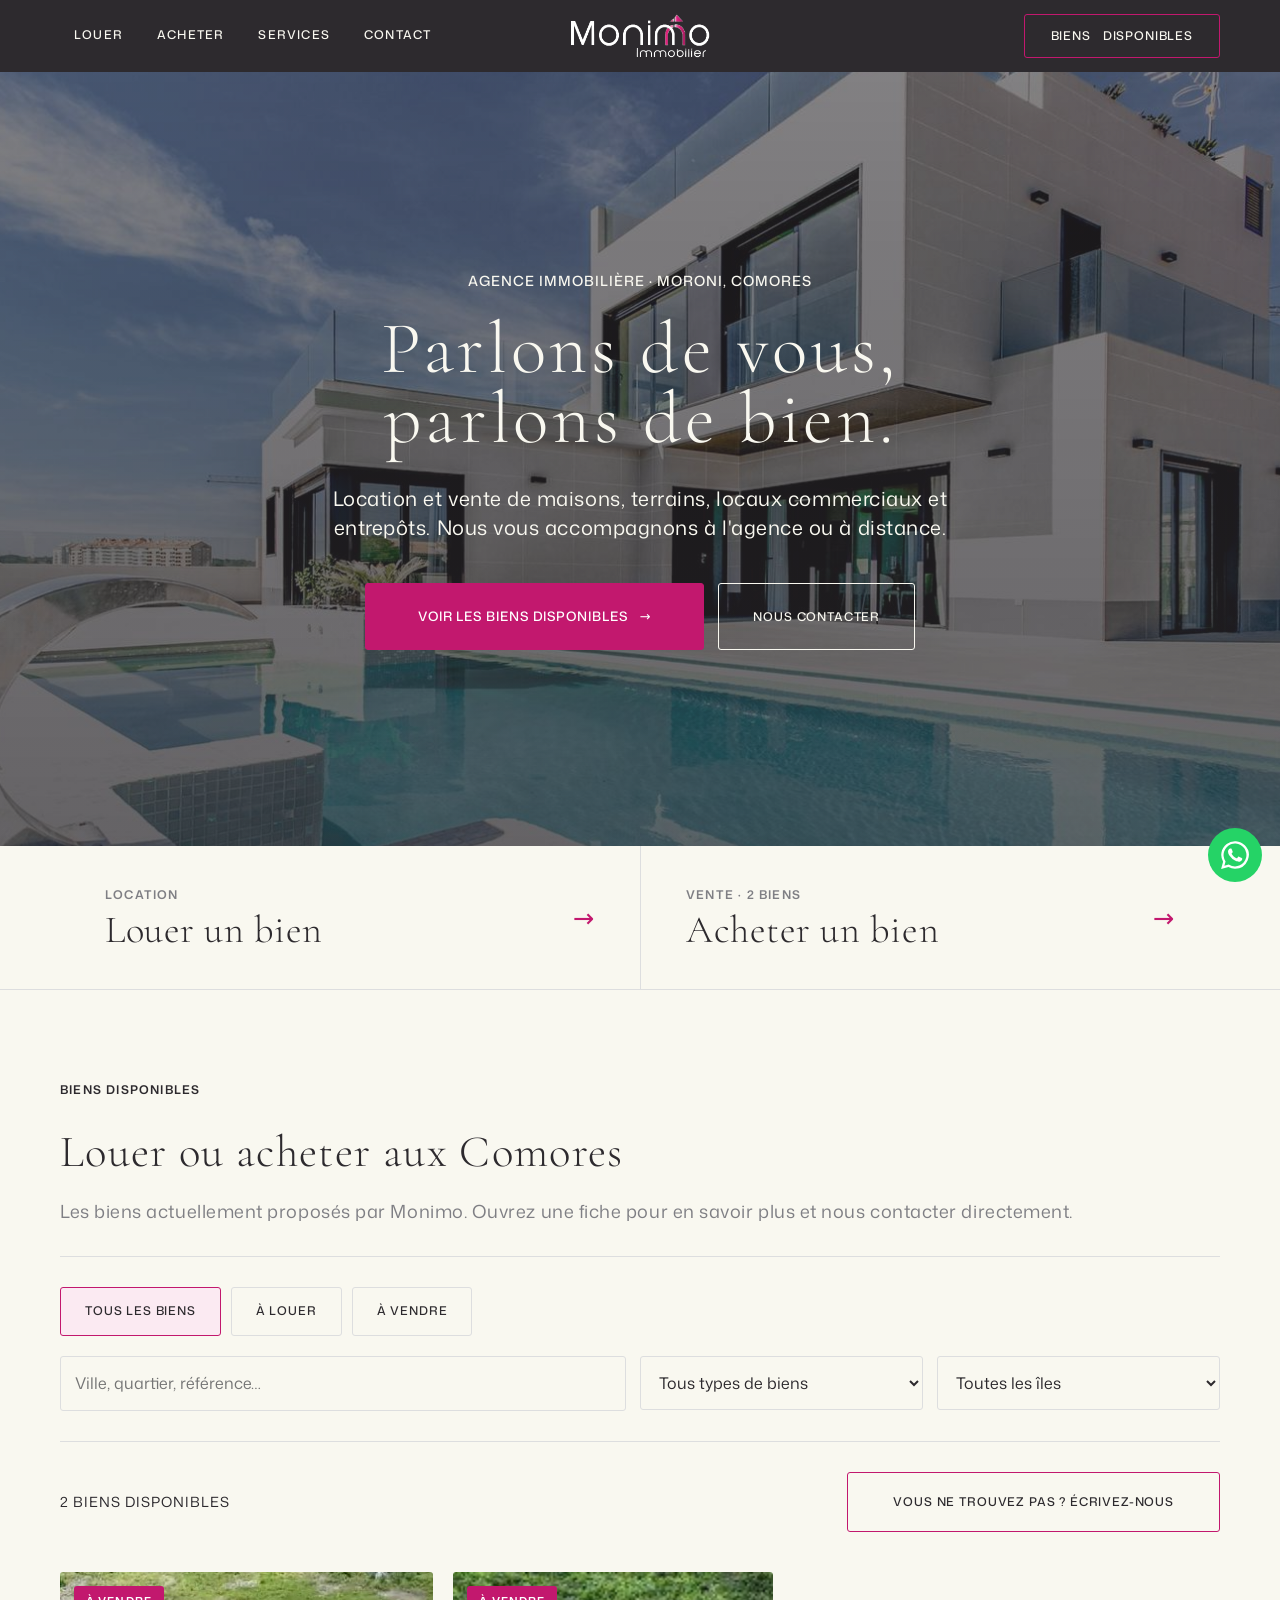
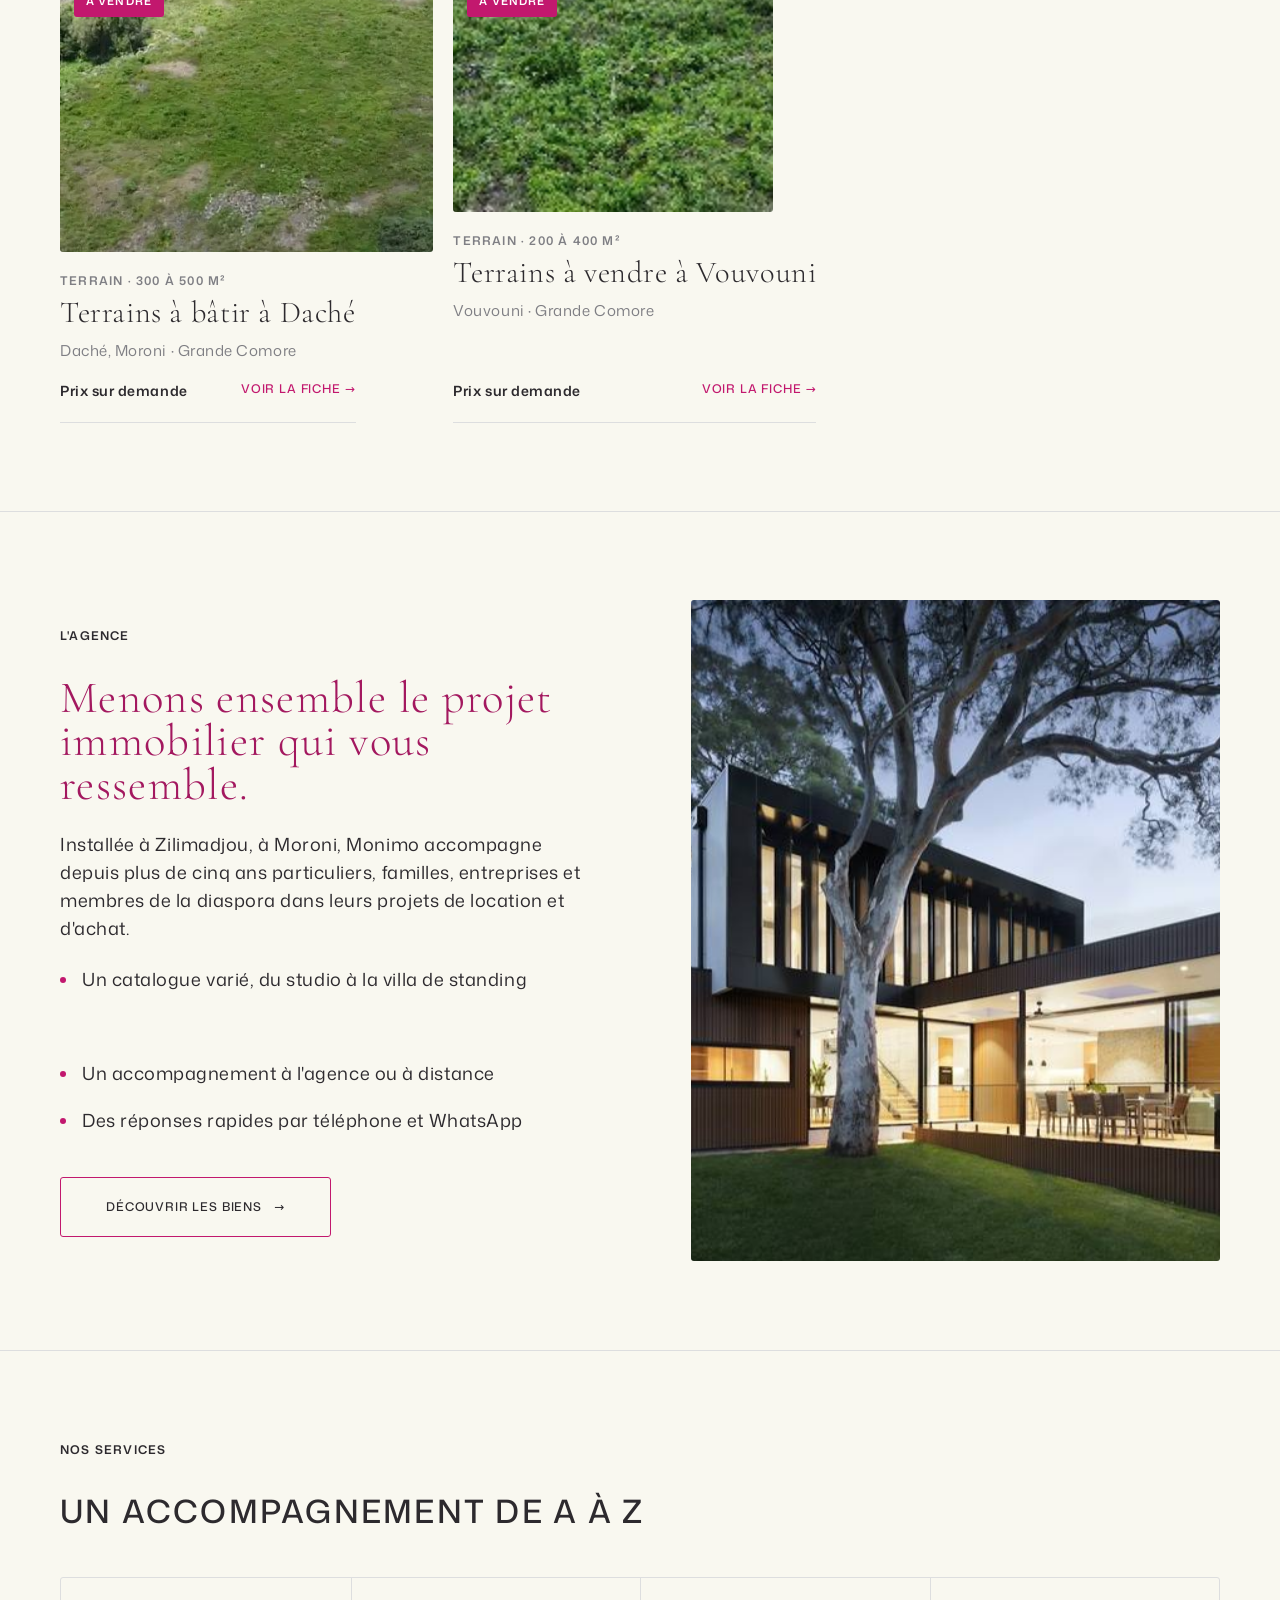
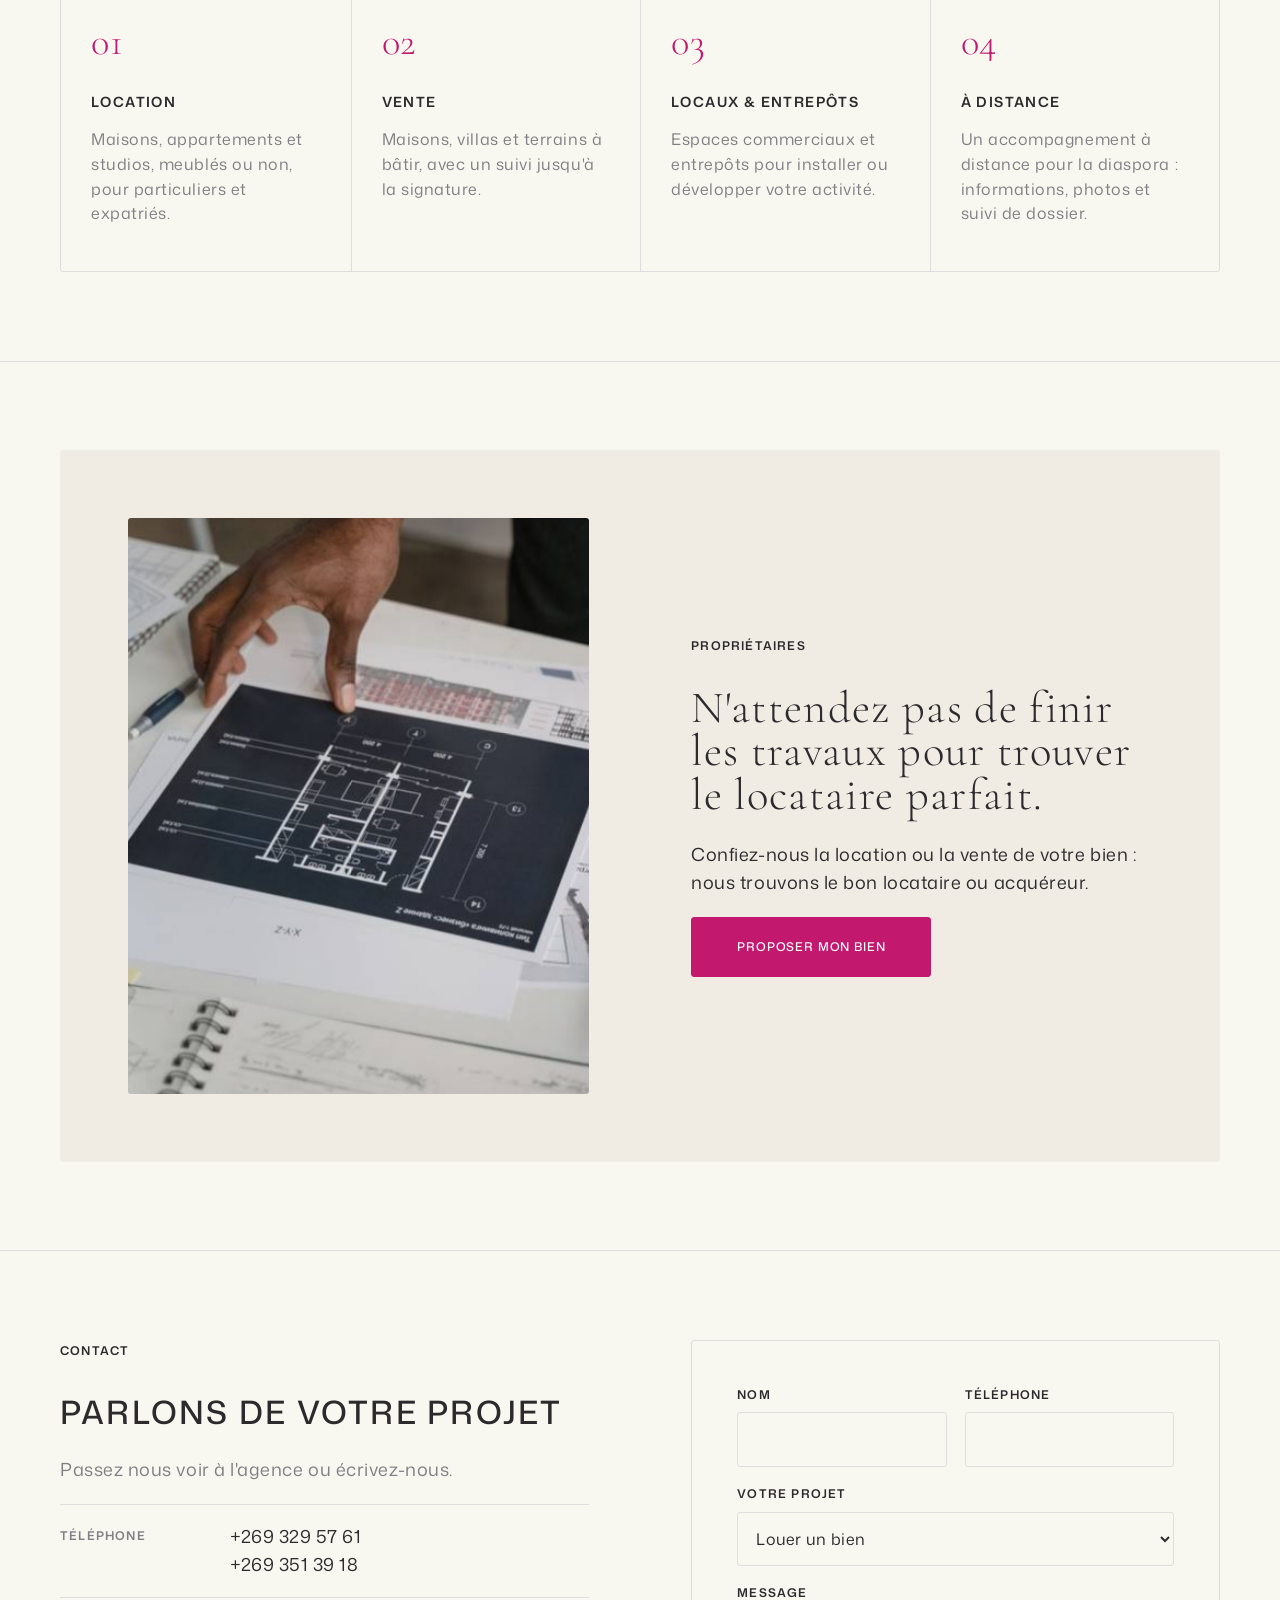
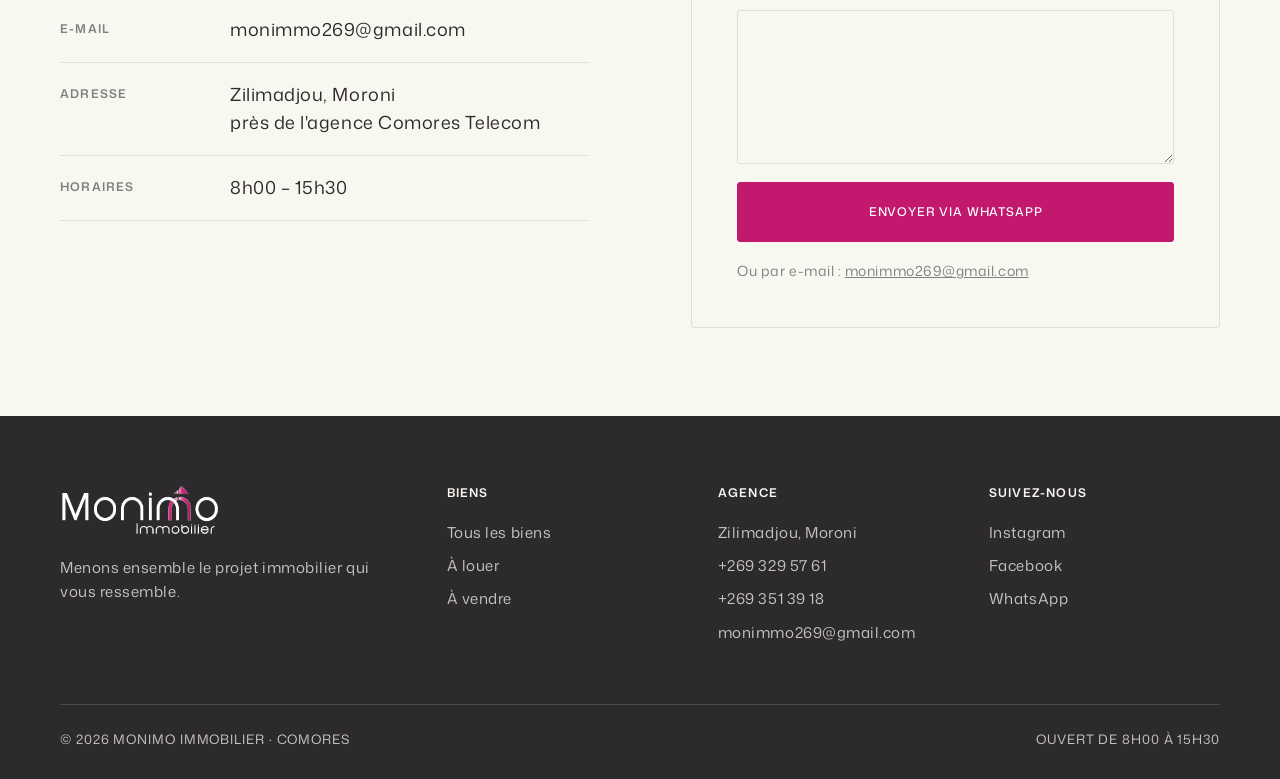
==== docs/index.html @ f47b5e46 "Dossier docs/ pour GitHub Pages (copie de monimo.html en index.html) Co-Authored-By: Claude Sonnet 5" ====
<!doctype html>
<html lang="fr">
<head>
  <meta charset="utf-8">
  <meta name="viewport" content="width=device-width, initial-scale=1">
  <title>Monimo Immobilier — Agence immobilière aux Comores</title>
  <meta name="description" content="Monimo Immobilier, agence immobilière à Moroni (Zilimadjou). Biens à louer et à vendre aux Comores : maisons, terrains, locaux commerciaux, entrepôts.">
  <link rel="icon" href="[data-uri]" type="image/png">
  <style>
/* ==========================================================================
   Monimo Immobilier — Comores
   Direction artistique : style « Apollo » (Refero) — brochure éditoriale,
   toile crème, filets gris, serif ultra-fin, rayon 3px, pas d'ombres.
   Couleurs : charte Monimo (logo Instagram) — magenta + gris argent + taupe.
   ========================================================================== */
/* Polices hébergées localement (Google Fonts, licence OFL) */
@font-face { font-family: "Cormorant Garamond"; font-style: normal; font-weight: 300; font-display: swap; src: url("[data-uri]") format("woff2"); }
@font-face { font-family: "Mona Sans"; font-style: normal; font-weight: 300 700; font-display: swap; src: url("[data-uri]") format("woff2"); }

:root {
  /* Charte Monimo */
  --magenta: #C2186E;        /* accent unique, rationné : CTA, état actif, logo */
  --magenta-deep: #A3185F;   /* titres display de marque, survol */
  --charcoal: #2D2A2E;       /* structure : texte, navigation, pied de page */
  --silver: #7F7F84;         /* gris du logo : textes secondaires */
  --taupe: #9C8A72;          /* surfaces secondaires */
  /* Surfaces & filets (Apollo) */
  --linen: #F9F8F0;          /* toile — jamais de blanc pur */
  --ash: #DDDEDF;            /* filets, bordures, séparateurs */
  --blush: #FBEAF2;          /* survols, encarts doux */
  --taupe-wash: #F1ECE3;     /* panneaux secondaires */

  --font-sans: "Mona Sans", "Inter", "DM Sans", system-ui, -apple-system, "Segoe UI", Roboto, sans-serif;
  --font-serif: "Cormorant Garamond", "Cormorant", "Libre Caslon Text", Georgia, serif;

  --radius: 3px;
  --max: 1200px;
  --section: 68px;
  --pad: 45px;
  --gap: 20px;
}

*, *::before, *::after { box-sizing: border-box; }
html { scroll-behavior: smooth; }
body {
  margin: 0;
  background: var(--linen);
  color: var(--charcoal);
  font-family: var(--font-sans);
  font-size: 18px;
  line-height: 1.55;
  letter-spacing: .03em;
  -webkit-font-smoothing: antialiased;
}
img { max-width: 100%; display: block; border-radius: var(--radius); }
a { color: inherit; text-decoration: none; }
button { font: inherit; letter-spacing: inherit; cursor: pointer; }
p { margin: 0 0 20px; }
.container { width: 100%; max-width: var(--max); margin: 0 auto; padding: 0 20px; }
.sr-only { position: absolute; width: 1px; height: 1px; overflow: hidden; clip: rect(0 0 0 0); white-space: nowrap; }

/* ---------- Typographie ---------- */
.display {
  font-family: var(--font-serif);
  font-weight: 300;
  font-size: clamp(2.6rem, 6.4vw, 4.6rem);
  line-height: .95;
  letter-spacing: .03em;
  margin: 0 0 30px;
}
.display--brand { color: var(--magenta-deep); }
.display-md {
  font-family: var(--font-serif);
  font-weight: 300;
  font-size: clamp(2.1rem, 4vw, 2.8rem);
  line-height: .97;
  letter-spacing: .03em;
  margin: 0 0 24px;
}
.eyebrow {
  display: block;
  font-size: 12px;
  font-weight: 600;
  text-transform: uppercase;
  letter-spacing: .1em;
  line-height: 1.84;
  margin-bottom: 30px;
}
.heading {
  font-family: var(--font-sans);
  font-weight: 500;
  font-size: clamp(1.45rem, 3vw, 2rem);
  line-height: 1.27;
  text-transform: uppercase;
  letter-spacing: .07em;
  margin: 0 0 24px;
}
.lead { font-size: 20px; line-height: 1.49; max-width: 600px; }
.muted { color: var(--silver); }

/* ---------- Boutons (rayon 3px, majuscules espacées) ---------- */
.btn {
  display: inline-flex; align-items: center; justify-content: center; gap: 12px;
  padding: 23px 45px;
  border: 1px solid var(--magenta);
  border-radius: var(--radius);
  background: transparent;
  color: var(--charcoal);
  font-size: 12px; font-weight: 500;
  text-transform: uppercase; letter-spacing: .07em; line-height: 1;
  transition: background .2s, color .2s, border-color .2s;
  text-align: center;
}
.btn:hover { background: var(--blush); }
.btn--solid { background: var(--magenta); color: #fff; }
.btn--solid:hover { background: var(--magenta-deep); border-color: var(--magenta-deep); }
.btn--light { border-color: var(--linen); color: var(--linen); padding: 17px 34px; }
.btn--light:hover { background: rgba(249,248,240,.12); }
.btn--big { padding: 26px 52px; font-size: 13px; }
.btn .arrow { transition: transform .2s; }
.btn:hover .arrow { transform: translateX(4px); }

/* ---------- Navigation ---------- */
.nav {
  position: sticky; top: 0; z-index: 50;
  background: var(--charcoal);
  color: var(--linen);
}
.nav__inner {
  display: grid; grid-template-columns: 1fr auto 1fr; align-items: center;
  min-height: 72px; gap: 20px;
}
.nav__links { display: flex; gap: 6px; flex-wrap: wrap; }
.nav__links a {
  padding: 10px 14px;
  font-size: 12px; font-weight: 500; text-transform: uppercase; letter-spacing: .1em;
  border-bottom: 1px solid transparent;
  transition: border-color .2s, color .2s;
}
.nav__links a:hover { color: #fff; border-bottom-color: rgba(249,248,240,.4); }
.nav__links a[aria-current="page"] { border-bottom-color: var(--magenta); }
.nav__logo img { height: 46px; width: auto; border-radius: 0; }
.nav__cta { justify-self: end; }
.nav__cta .btn { border-color: var(--magenta); color: var(--linen); padding: 15px 26px; }
.nav__cta .btn:hover { background: var(--magenta); }
.burger { display: none; background: none; border: 1px solid rgba(249,248,240,.4); border-radius: var(--radius); color: var(--linen); padding: 8px; justify-self: start; }
.burger svg { width: 22px; height: 22px; display: block; }

@media (max-width: 960px) {
  .nav__inner { grid-template-columns: auto 1fr auto; min-height: 64px; }
  .burger { display: block; }
  .nav__logo { justify-self: center; }
  .nav__logo img { height: 38px; }
  .nav__links {
    display: none;
    grid-column: 1 / -1; order: 3;
    flex-direction: column; gap: 0;
    border-top: 1px solid rgba(249,248,240,.15);
    padding: 8px 0 16px;
  }
  .nav__links.is-open { display: flex; }
  .nav__links a { padding: 14px 0; border-bottom: 1px solid rgba(249,248,240,.1); }
  .nav__cta .btn { padding: 12px 14px; font-size: 11px; }
}
@media (max-width: 420px) {
  .nav__cta .btn span.long { display: none; }
}

/* ---------- Hero plein cadre ---------- */
.hero {
  position: relative;
  min-height: min(86vh, 780px);
  display: grid; place-items: center;
  text-align: center;
  color: var(--linen);
  background: var(--charcoal) url("[data-uri]") center / cover no-repeat;
}
.hero::before { content: ""; position: absolute; inset: 0; background: linear-gradient(180deg, rgba(45,42,46,.55), rgba(45,42,46,.7)); }
.hero__inner { position: relative; padding: 90px 20px; max-width: 900px; }
.hero .eyebrow { font-size: 14px; font-weight: 500; letter-spacing: .07em; margin-bottom: 20px; }
.hero .display { letter-spacing: .05em; }
.hero__lead { font-size: 20px; line-height: 1.49; max-width: 620px; margin: 0 auto 40px; opacity: .92; }
.hero__actions { display: flex; flex-wrap: wrap; gap: 14px; justify-content: center; }

/* ---------- Accès direct Louer / Acheter ---------- */
.paths { border-bottom: 1px solid var(--ash); }
.paths__grid { display: grid; grid-template-columns: 1fr 1fr; }
.path {
  display: flex; align-items: center; justify-content: space-between; gap: 20px;
  padding: 40px var(--pad);
  transition: background .2s;
}
.path + .path { border-left: 1px solid var(--ash); }
.path:hover { background: var(--blush); }
.path__label { font-size: 12px; font-weight: 600; text-transform: uppercase; letter-spacing: .1em; color: var(--silver); display: block; margin-bottom: 6px; }
.path__title { font-family: var(--font-serif); font-weight: 300; font-size: 2.4rem; line-height: 1; }
.path__arrow { font-size: 1.6rem; color: var(--magenta); transition: transform .2s; }
.path:hover .path__arrow { transform: translateX(6px); }
@media (max-width: 700px) {
  .paths__grid { grid-template-columns: 1fr; }
  .path { padding: 28px 20px; }
  .path + .path { border-left: 0; border-top: 1px solid var(--ash); }
}

/* ---------- Sections ---------- */
.section { padding: calc(var(--section) * 1.3) 0; }
.section + .section { border-top: 1px solid var(--ash); }
.section__head { display: flex; justify-content: space-between; align-items: flex-end; gap: 30px; flex-wrap: wrap; margin-bottom: 45px; }
.section__head .heading { margin: 0; }
.split { display: grid; grid-template-columns: 1fr 1fr; gap: clamp(40px, 8vw, 110px); align-items: center; }
.split--reverse .split__media { order: -1; }
.split__media img { width: 100%; aspect-ratio: 4 / 5; object-fit: cover; }
@media (max-width: 860px) {
  .split { grid-template-columns: 1fr; }
  .split--reverse .split__media { order: 0; }
  .split__media img { aspect-ratio: 16 / 11; }
}
.features { list-style: none; padding: 0; margin: 0 0 40px; display: grid; gap: 14px; }
.features li { position: relative; padding-left: 22px; line-height: 1.84; }
.features li::before { content: ""; position: absolute; left: 0; top: .78em; width: 6px; height: 6px; border-radius: 50%; background: var(--magenta); }

/* ---------- Services ---------- */
.services { display: grid; grid-template-columns: repeat(4, 1fr); border: 1px solid var(--ash); border-radius: var(--radius); }
.service { padding: var(--pad) 30px; }
.service + .service { border-left: 1px solid var(--ash); }
.service__num { font-family: var(--font-serif); font-weight: 300; font-size: 2.4rem; line-height: 1; color: var(--magenta); display: block; margin-bottom: 30px; }
.service h3 { font-size: 14px; font-weight: 600; text-transform: uppercase; letter-spacing: .1em; margin: 0 0 14px; }
.service p { font-size: 16px; color: var(--silver); margin: 0; }
@media (max-width: 1000px) {
  .services { grid-template-columns: 1fr 1fr; }
  .service:nth-child(3) { border-left: 0; }
  .service:nth-child(n+3) { border-top: 1px solid var(--ash); }
}
@media (max-width: 560px) {
  .services { grid-template-columns: 1fr; }
  .service + .service { border-left: 0; border-top: 1px solid var(--ash); }
}

/* ---------- Citation de marque ---------- */
.quote { text-align: center; padding: calc(var(--section) * 1.4) 0; border-top: 1px solid var(--ash); }
.quote .display { margin-bottom: 40px; }

/* ---------- Cartes de biens ---------- */
.listings { display: grid; grid-template-columns: repeat(auto-fill, minmax(320px, 1fr)); gap: 40px var(--gap); }
@media (max-width: 400px) { .listings { grid-template-columns: 1fr; } }
.listing {
  display: flex; flex-direction: column;
  background: transparent; border: 0; padding: 0; text-align: left; color: inherit;
}
.listing__media { position: relative; overflow: hidden; border-radius: var(--radius); aspect-ratio: 4 / 3; background: var(--taupe-wash); }
.listing__media img { width: 100%; height: 100%; object-fit: cover; border-radius: 0; transition: transform .6s; }
.listing:hover .listing__media img { transform: scale(1.04); }
.tag {
  position: absolute; top: 14px; left: 14px;
  padding: 7px 12px; border-radius: var(--radius);
  background: var(--linen); color: var(--charcoal);
  font-size: 11px; font-weight: 600; letter-spacing: .1em; text-transform: uppercase;
}
.tag--vente { background: var(--magenta); color: #fff; }
.listing__body { padding: 20px 0 0; border-bottom: 1px solid var(--ash); padding-bottom: 20px; flex: 1; display: flex; flex-direction: column; }
.listing__type { font-size: 12px; font-weight: 600; letter-spacing: .1em; text-transform: uppercase; color: var(--silver); margin-bottom: 8px; }
.listing__title { font-family: var(--font-serif); font-weight: 300; font-size: 1.9rem; line-height: 1; letter-spacing: .02em; margin: 0 0 10px; }
.listing__place { font-size: 15px; color: var(--silver); margin-bottom: 18px; }
.listing__foot { margin-top: auto; display: flex; justify-content: space-between; gap: 14px; flex-wrap: wrap; font-size: 14px; }
.listing__price { font-weight: 600; }
.listing__more { font-size: 12px; font-weight: 500; letter-spacing: .07em; text-transform: uppercase; color: var(--magenta); }

/* ---------- Propriétaires (panneau taupe) ---------- */
.panel { background: var(--taupe-wash); border-radius: var(--radius); padding: clamp(30px, 6vw, 68px); }

/* ---------- Contact ---------- */
.contact-list { display: grid; gap: 0; margin: 0 0 30px; border-top: 1px solid var(--ash); }
.contact-list div { display: grid; grid-template-columns: 150px 1fr; gap: 20px; padding: 18px 0; border-bottom: 1px solid var(--ash); }
.contact-list dt { font-size: 12px; font-weight: 600; letter-spacing: .1em; text-transform: uppercase; color: var(--silver); padding-top: 4px; }
.contact-list dd { margin: 0; }
.contact-list a:hover { color: var(--magenta); }
@media (max-width: 520px) { .contact-list div { grid-template-columns: 1fr; gap: 4px; } }
.form { display: grid; gap: 18px; border: 1px solid var(--ash); border-radius: var(--radius); padding: var(--pad); }
@media (max-width: 520px) { .form { padding: 26px 20px; } }
.form label { display: grid; gap: 8px; font-size: 12px; font-weight: 600; text-transform: uppercase; letter-spacing: .1em; }
.form input, .form select, .form textarea {
  font: inherit; font-size: 16px; text-transform: none; letter-spacing: .02em; font-weight: 400;
  padding: 14px; border: 1px solid var(--ash); border-radius: var(--radius);
  background: var(--linen); color: var(--charcoal);
}
.form input:focus, .form select:focus, .form textarea:focus { outline: 1px solid var(--magenta); border-color: var(--magenta); }
.form__row { display: grid; grid-template-columns: 1fr 1fr; gap: 18px; }
@media (max-width: 560px) { .form__row { grid-template-columns: 1fr; } }
.form small { font-size: 14px; color: var(--silver); }
.form small a { text-decoration: underline; }

/* ---------- Pied de page ---------- */
.footer { background: var(--charcoal); color: rgba(249,248,240,.75); padding: 68px 0 30px; font-size: 15px; }
.footer__grid { display: grid; grid-template-columns: 1.5fr 1fr 1fr 1fr; gap: 40px; }
@media (max-width: 860px) { .footer__grid { grid-template-columns: 1fr 1fr; } }
@media (max-width: 520px) { .footer__grid { grid-template-columns: 1fr; } }
.footer__logo { height: 52px; width: auto; border-radius: 0; margin-bottom: 20px; }
.footer h4 { color: var(--linen); font-size: 12px; font-weight: 600; letter-spacing: .1em; text-transform: uppercase; margin: 0 0 18px; }
.footer ul { list-style: none; padding: 0; margin: 0; display: grid; gap: 10px; }
.footer a:hover { color: #fff; }
.footer__bottom { margin-top: 60px; padding-top: 24px; border-top: 1px solid rgba(249,248,240,.15); display: flex; justify-content: space-between; flex-wrap: wrap; gap: 12px; font-size: 13px; letter-spacing: .07em; text-transform: uppercase; }

/* ---------- WhatsApp ---------- */
.wa-float {
  position: fixed; right: 18px; bottom: 18px; z-index: 60;
  width: 54px; height: 54px; border-radius: 50%;
  background: #25D366; color: #fff; display: grid; place-items: center;
}
.wa-float svg { width: 28px; height: 28px; }

/* ==========================================================================
   Page « Biens disponibles »
   ========================================================================== */
.page-head { padding: 0 0 30px; border-bottom: 1px solid var(--ash); }
#biens { scroll-margin-top: 72px; }
.page-head .display { margin-bottom: 20px; }
.toolbar { display: grid; gap: 20px; padding: 30px 0; border-bottom: 1px solid var(--ash); }
.tabs { display: flex; flex-wrap: wrap; gap: 10px; }
.tabs button {
  padding: 14px 24px; border: 1px solid var(--ash); border-radius: var(--radius);
  background: transparent; color: var(--charcoal);
  font-size: 12px; font-weight: 500; letter-spacing: .07em; text-transform: uppercase;
}
.tabs button:hover { border-color: var(--charcoal); }
.tabs button[aria-selected="true"] { border-color: var(--magenta); background: var(--blush); }
.toolbar__row { display: grid; grid-template-columns: 2fr 1fr 1fr; gap: 14px; }
@media (max-width: 760px) { .toolbar__row { grid-template-columns: 1fr; } }
.toolbar input, .toolbar select {
  width: 100%; font: inherit; font-size: 16px; padding: 14px;
  border: 1px solid var(--ash); border-radius: var(--radius); background: var(--linen); color: var(--charcoal);
}
.toolbar input:focus, .toolbar select:focus { outline: 1px solid var(--magenta); border-color: var(--magenta); }
.results { display: flex; justify-content: space-between; align-items: center; gap: 20px; flex-wrap: wrap; margin: 30px 0 40px; font-size: 14px; letter-spacing: .07em; text-transform: uppercase; }
.empty { grid-column: 1 / -1; text-align: center; padding: 68px 20px; border: 1px solid var(--ash); border-radius: var(--radius); }
.empty .display-md { margin-bottom: 14px; }

/* ---------- Fiche bien ---------- */
.modal { border: 1px solid var(--ash); border-radius: var(--radius); padding: 0; width: min(980px, calc(100% - 32px)); max-height: calc(100% - 32px); background: var(--linen); color: var(--charcoal); }
.modal::backdrop { background: rgba(45,42,46,.7); }
.modal__grid { display: grid; grid-template-columns: 1.1fr 1fr; }
@media (max-width: 760px) { .modal__grid { grid-template-columns: 1fr; } }
.modal__media img { width: 100%; height: 100%; min-height: 280px; object-fit: cover; border-radius: 0; }
.modal__body { padding: var(--pad); }
@media (max-width: 520px) { .modal__body { padding: 28px 20px; } }
.modal__close { position: absolute; top: 12px; right: 12px; width: 42px; height: 42px; border: 1px solid var(--ash); border-radius: var(--radius); background: var(--linen); color: var(--charcoal); font-size: 1.4rem; line-height: 1; }
.specs { display: grid; margin: 24px 0; border-top: 1px solid var(--ash); }
.specs div { display: flex; justify-content: space-between; gap: 20px; padding: 12px 0; border-bottom: 1px solid var(--ash); font-size: 16px; }
.specs dt { font-size: 12px; font-weight: 600; letter-spacing: .1em; text-transform: uppercase; color: var(--silver); }
.specs dd { margin: 0; text-align: right; }
.modal__actions { display: grid; gap: 10px; margin-top: 30px; }
.modal__ref { font-size: 13px; color: var(--silver); margin: 18px 0 0; }

@media (max-width: 560px) {
  body { font-size: 17px; }
  .btn { padding: 20px 26px; }
  .btn--big { width: 100%; padding: 22px 20px; }
  .section { padding: var(--section) 0; }
}

/* ==========================================================================
   Animations : parallaxe & apparitions au défilement
   (actives seulement si le JavaScript tourne — classe .js-anim sur <html>)
   ========================================================================== */
.hero { overflow: hidden; isolation: isolate; }
.hero__bg {
  position: absolute; inset: -18% 0; z-index: -1;
  background: inherit;
  will-change: transform;
}
.js-anim .hero { background-image: none !important; }
.hero::before { z-index: 0; }
.hero__inner { z-index: 1; will-change: transform, opacity; }

/* Entrée du hero au chargement */
@keyframes monimoFadeUp {
  from { opacity: 0; transform: translateY(28px); }
  to   { opacity: 1; transform: none; }
}
@keyframes monimoZoomOut {
  from { transform: scale(1.12); }
  to   { transform: scale(1); }
}
.js-anim .hero__inner > * { animation: monimoFadeUp 1s cubic-bezier(.2,.7,.2,1) both; }
.js-anim .hero__inner > :nth-child(1) { animation-delay: .15s; }
.js-anim .hero__inner > :nth-child(2) { animation-delay: .3s; }
.js-anim .hero__inner > :nth-child(3) { animation-delay: .5s; }
.js-anim .hero__inner > :nth-child(4) { animation-delay: .7s; }
.js-anim .hero__zoom { animation: monimoZoomOut 2.4s cubic-bezier(.2,.7,.2,1) both; position: absolute; inset: 0; background: inherit; }

/* Apparition au défilement */
.js-anim [data-reveal] {
  opacity: 0;
  transform: translateY(32px);
  transition: opacity .9s ease, transform 1s cubic-bezier(.2,.7,.2,1);
  transition-delay: var(--d, 0ms);
}
.js-anim [data-reveal].is-visible { opacity: 1; transform: none; }

/* Cartes de biens : entrée en cascade (aussi après un changement de filtre) */
.js-anim .listing { animation: monimoFadeUp .8s cubic-bezier(.2,.7,.2,1) both; animation-delay: calc(var(--i, 0) * 110ms); }

/* Parallaxe à l'intérieur des photos de section */
.split__media { overflow: hidden; border-radius: var(--radius); }
.js-anim .split__media img { transform: translate3d(0, var(--py, 0px), 0) scale(1.14); will-change: transform; }

@media (prefers-reduced-motion: reduce) {
  .js-anim [data-reveal] { opacity: 1; transform: none; transition: none; }
  .js-anim .hero__inner > *, .js-anim .listing, .js-anim .hero__zoom { animation: none; }
  .js-anim .split__media img, .hero__bg, .hero__inner { transform: none !important; }
}

/* Cadrage de la photo « Propriétaires » : garder la main visible */
.panel .split__media img { object-position: 12% 50%; }

</style>
</head>
<body>

  <header class="nav">
    <div class="container nav__inner">
      <button class="burger" type="button" aria-label="Menu" aria-expanded="false" aria-controls="nav-links">
        <svg viewBox="0 0 24 24" fill="none" stroke="currentColor" stroke-width="1.6" stroke-linecap="round"><path d="M4 7h16M4 12h16M4 17h16"/></svg>
      </button>
      <nav class="nav__links" id="nav-links" aria-label="Navigation principale">
        <a href="#biens" data-filter="location">Louer</a>
        <a href="#biens" data-filter="vente">Acheter</a>
        <a href="#services">Services</a>
        <a href="#contact">Contact</a>
      </nav>
      <a class="nav__logo" href="#" aria-label="Monimo Immobilier — accueil"><img src="[data-uri]" alt="Monimo Immobilier"></a>
      <div class="nav__cta"><a class="btn" href="#biens" data-filter="all">Biens<span class="long"> disponibles</span></a></div>
    </div>
  </header>

  <main>
    <!-- Hero : le lien principal mène aux biens disponibles -->
    <section class="hero">
      <div class="hero__inner">
        <span class="eyebrow">Agence immobilière · Moroni, Comores</span>
        <h1 class="display">Parlons de vous,<br>parlons de bien.</h1>
        <p class="hero__lead">Location et vente de maisons, terrains, locaux commerciaux et entrepôts. Nous vous accompagnons à l'agence ou à distance.</p>
        <div class="hero__actions">
          <a class="btn btn--solid btn--big" href="#biens" data-filter="all">Voir les biens disponibles <span class="arrow" aria-hidden="true">→</span></a>
          <a class="btn btn--light" href="#contact">Nous contacter</a>
        </div>
      </div>
    </section>

    <!-- Accès direct : louer / acheter -->
    <section class="paths" aria-label="Accès direct aux biens">
      <div class="container paths__grid">
        <a class="path" href="#biens" data-filter="location">
          <span><span class="path__label">Location</span><span class="path__title">Louer un bien</span></span>
          <span class="path__arrow" aria-hidden="true">→</span>
        </a>
        <a class="path" href="#biens" data-filter="vente">
          <span><span class="path__label">Vente · <span data-count="vente"></span></span><span class="path__title">Acheter un bien</span></span>
          <span class="path__arrow" aria-hidden="true">→</span>
        </a>
      </div>
    </section>

    <!-- Biens disponibles -->
    <section class="section" id="biens">
      <div class="container">
        <div class="page-head">
          <span class="eyebrow">Biens disponibles</span>
          <h2 class="display-md">Louer ou acheter aux Comores</h2>
          <p class="muted" style="margin:0">Les biens actuellement proposés par Monimo. Ouvrez une fiche pour en savoir plus et nous contacter directement.</p>
        </div>
      <div class="toolbar" role="search">
        <div class="tabs" role="tablist" aria-label="Type de transaction">
            <button type="button" role="tab" data-value="all">Tous les biens</button>
            <button type="button" role="tab" data-value="location">À louer</button>
            <button type="button" role="tab" data-value="vente">À vendre</button>
          </div>
        <div class="toolbar__row">
            <label><span class="sr-only">Recherche</span><input id="f-q" type="search" placeholder="Ville, quartier, référence…"></label>
            <label><span class="sr-only">Type de bien</span><select id="f-type"><option value="all">Tous types de biens</option></select></label>
            <label><span class="sr-only">Île</span><select id="f-ile"><option value="all">Toutes les îles</option></select></label>
          </div>
        </div>

    <div class="results">
          <span id="biens-count"></span>
          <a class="btn" target="_blank" rel="noopener" href="https://wa.me/2693295761?text=Bonjour%20Monimo%2C%20je%20cherche%20un%20bien%20%3A%20">Vous ne trouvez pas ? Écrivez-nous</a>
        </div>

        <div class="listings" id="biens-list"></div>
      </div>
    </section>

    <!-- L'agence -->
    <section class="section" id="agence">
      <div class="container split">
        <div>
          <span class="eyebrow">L'agence</span>
          <h2 class="display-md display--brand">Menons ensemble le projet immobilier qui vous ressemble.</h2>
          <p>Installée à Zilimadjou, à Moroni, Monimo accompagne depuis plus de cinq ans particuliers, familles, entreprises et membres de la diaspora dans leurs projets de location et d'achat.</p>
          <ul class="features">
            <li>Un catalogue varié, du studio à la villa de standing</li>
            <li>Terrains viabilisés, locaux commerciaux et entrepôts</li>
            <li>Un accompagnement à l'agence ou à distance</li>
            <li>Des réponses rapides par téléphone et WhatsApp</li>
          </ul>
          <a class="btn" href="#biens" data-filter="all">Découvrir les biens <span class="arrow" aria-hidden="true">→</span></a>
        </div>
        <div class="split__media">
          <img src="[data-uri]" alt="Maison contemporaine" loading="lazy">
        </div>
      </div>
    </section>

    <!-- Services -->
    <section class="section" id="services">
      <div class="container">
        <span class="eyebrow">Nos services</span>
        <h2 class="heading">Un accompagnement de A à Z</h2>
        <div class="services" style="margin-top:45px">
          <article class="service">
            <span class="service__num">01</span>
            <h3>Location</h3>
            <p>Maisons, appartements et studios, meublés ou non, pour particuliers et expatriés.</p>
          </article>
          <article class="service">
            <span class="service__num">02</span>
            <h3>Vente</h3>
            <p>Maisons, villas et terrains à bâtir, avec un suivi jusqu'à la signature.</p>
          </article>
          <article class="service">
            <span class="service__num">03</span>
            <h3>Locaux & entrepôts</h3>
            <p>Espaces commerciaux et entrepôts pour installer ou développer votre activité.</p>
          </article>
          <article class="service">
            <span class="service__num">04</span>
            <h3>À distance</h3>
            <p>Un accompagnement à distance pour la diaspora : informations, photos et suivi de dossier.</p>
          </article>
        </div>
      </div>
    </section>

    <!-- Propriétaires -->
    <section class="section">
      <div class="container">
        <div class="panel split split--reverse">
          <div>
            <span class="eyebrow">Propriétaires</span>
            <h2 class="display-md">N'attendez pas de finir les travaux pour trouver le locataire parfait.</h2>
            <p>Confiez-nous la location ou la vente de votre bien : nous trouvons le bon locataire ou acquéreur.</p>
            <a class="btn btn--solid" target="_blank" rel="noopener" href="https://wa.me/2693295761?text=Bonjour%20Monimo%2C%20je%20souhaite%20vous%20confier%20mon%20bien.">Proposer mon bien</a>
          </div>
          <div class="split__media">
            <img src="[data-uri]" alt="Plans d’architecte et photos de projet" loading="lazy">
          </div>
        </div>
      </div>
    </section>

    <!-- Contact -->
    <section class="section" id="contact">
      <div class="container split" style="align-items:start">
        <div>
          <span class="eyebrow">Contact</span>
          <h2 class="heading">Parlons de votre projet</h2>
          <p class="muted">Passez nous voir à l'agence ou écrivez-nous.</p>
          <dl class="contact-list">
            <div><dt>Téléphone</dt><dd><a href="tel:+2693295761">+269 329 57 61</a><br><a href="tel:+2693513918">+269 351 39 18</a></dd></div>
            <div><dt>E-mail</dt><dd><a href="mailto:monimmo269@gmail.com">monimmo269@gmail.com</a></dd></div>
            <div><dt>Adresse</dt><dd>Zilimadjou, Moroni<br>près de l'agence Comores Telecom</dd></div>
            <div><dt>Horaires</dt><dd>8h00 – 15h30</dd></div>
          </dl>
        </div>
        <form class="form" id="contact-form">
          <div class="form__row">
            <label>Nom<input name="nom" required autocomplete="name"></label>
            <label>Téléphone<input name="tel" type="tel" autocomplete="tel"></label>
          </div>
          <label>Votre projet
            <select name="projet">
              <option>Louer un bien</option>
              <option>Acheter un bien</option>
              <option>Mettre mon bien en location</option>
              <option>Vendre mon bien</option>
              <option>Autre demande</option>
            </select>
          </label>
          <label>Message<textarea name="message" rows="5" required></textarea></label>
          <button class="btn btn--solid" type="submit">Envoyer via WhatsApp</button>
          <small>Ou par e-mail : <a href="mailto:monimmo269@gmail.com">monimmo269@gmail.com</a></small>
        </form>
      </div>
    </section>
  </main>

  <footer class="footer">
    <div class="container">
      <div class="footer__grid">
        <div>
          <img class="footer__logo" src="[data-uri]" alt="Monimo Immobilier">
          <p>Menons ensemble le projet immobilier qui vous ressemble.</p>
        </div>
        <div>
          <h4>Biens</h4>
          <ul>
            <li><a href="#biens" data-filter="all">Tous les biens</a></li>
            <li><a href="#biens" data-filter="location">À louer</a></li>
            <li><a href="#biens" data-filter="vente">À vendre</a></li>
          </ul>
        </div>
        <div>
          <h4>Agence</h4>
          <ul>
            <li>Zilimadjou, Moroni</li>
            <li><a href="tel:+2693295761">+269 329 57 61</a></li>
            <li><a href="tel:+2693513918">+269 351 39 18</a></li>
            <li><a href="mailto:monimmo269@gmail.com">monimmo269@gmail.com</a></li>
          </ul>
        </div>
        <div>
          <h4>Suivez-nous</h4>
          <ul>
            <li><a href="https://www.instagram.com/monimo_comores/" target="_blank" rel="noopener">Instagram</a></li>
            <li><a href="https://www.facebook.com/p/Monimo-Immobilier-100064006390768/" target="_blank" rel="noopener">Facebook</a></li>
            <li><a href="https://wa.me/2693295761" target="_blank" rel="noopener">WhatsApp</a></li>
          </ul>
        </div>
      </div>
      <div class="footer__bottom">
        <span>© <span id="year">2026</span> Monimo Immobilier · Comores</span>
        <span>Ouvert de 8h00 à 15h30</span>
      </div>
    </div>
  </footer>

  <a class="wa-float" href="https://wa.me/2693295761" target="_blank" rel="noopener" aria-label="Écrire à Monimo sur WhatsApp">
    <svg viewBox="0 0 24 24" fill="currentColor"><path d="M17.5 14.4c-.3-.1-1.8-.9-2-1s-.5-.1-.7.2-.8 1-.9 1.1-.3.2-.6.1a8.2 8.2 0 0 1-2.4-1.5 9 9 0 0 1-1.7-2.1c-.2-.3 0-.5.1-.6l.4-.5.3-.5v-.5l-.9-2.2c-.2-.6-.5-.5-.7-.5h-.6a1.1 1.1 0 0 0-.8.4 3.4 3.4 0 0 0-1 2.5 5.9 5.9 0 0 0 1.2 3.1 13.4 13.4 0 0 0 5.2 4.6c1.9.8 2.7.9 3.6.7a3.1 3.1 0 0 0 2-1.4 2.5 2.5 0 0 0 .2-1.4c-.1-.1-.3-.2-.6-.4ZM12 21.8a9.9 9.9 0 0 1-5-1.4l-.4-.2-3.7 1 1-3.6-.2-.4A9.8 9.8 0 1 1 12 21.8Zm8.4-18.2A11.8 11.8 0 0 0 1.8 17.8L.1 24l6.3-1.7a11.8 11.8 0 0 0 5.6 1.4A11.8 11.8 0 0 0 20.4 3.6Z"/></svg>
  </a>

  <dialog class="modal" id="bien-modal" aria-label="Fiche du bien">
    <button class="modal__close" type="button" aria-label="Fermer">×</button>
    <div class="modal__content"></div>
  </dialog>

  <script>
/*
 * Catalogue des biens Monimo — c'est le seul fichier à modifier pour
 * ajouter, retirer ou mettre à jour un bien.
 *
 * Champs :
 *   id          : référence unique (ex. "MON-003")
 *   transaction : "location" ou "vente"
 *   type        : "Terrain", "Maison", "Appartement", "Villa", "Studio", "Local commercial", "Entrepôt"…
 *   prix        : nombre en francs comoriens (KMF), loyer mensuel pour une location — ou null pour « Prix sur demande »
 *   surface     : texte libre (ex. "120 m²", "300 à 500 m²")
 *   details     : liste de caractéristiques affichées dans la fiche
 *   image       : chemin d'une photo (ou une URL)
 *
 * Biens ci-dessous : repris des publications Instagram @monimo_comores.
 */
window.MONIMO_BIENS = [
  {
    id: "MON-001",
    titre: "Terrains à bâtir à Daché",
    transaction: "vente",
    type: "Terrain",
    ville: "Moroni",
    quartier: "Daché",
    ile: "Grande Comore",
    prix: null,
    surface: "300 à 500 m²",
    details: [
      ["Lots", "5 parcelles"],
      ["Viabilisation", "Parcelles viabilisées, viabilité en bordure"],
      ["Construction", "Libre de constructeur"]
    ],
    image: "[data-uri]",
    description: "En exclusivité : terrains à vendre à Daché, Moroni. Viabilité en bordure, bel environnement, prêts à recevoir votre nouveau projet de construction."
  },
  {
    id: "MON-002",
    titre: "Terrains à vendre à Vouvouni",
    transaction: "vente",
    type: "Terrain",
    ville: "Vouvouni",
    quartier: "Vouvouni",
    ile: "Grande Comore",
    prix: null,
    surface: "200 à 400 m²",
    details: [
      ["Lots", "5 lots"],
      ["Viabilisation", "Entièrement viabilisé"],
      ["Construction", "Libre choix de construction"]
    ],
    image: "[data-uri]",
    description: "Terrain à vendre à Vouvouni, composé de 5 lots de 200 m² à 400 m². Le terrain est entièrement viabilisé et en libre choix de construction."
  }
];

</script>
  <script>
(function () {
  "use strict";

  // Coordonnées de l'agence
  var WHATSAPP = "2693295761";

  var biens = window.MONIMO_BIENS || [];
  var fmt = new Intl.NumberFormat("fr-FR");

  function esc(s) {
    return String(s == null ? "" : s).replace(/[&<>"']/g, function (c) {
      return { "&": "&amp;", "<": "&lt;", ">": "&gt;", '"': "&quot;", "'": "&#39;" }[c];
    });
  }
  function prix(b) {
    if (b.prix == null) return "Prix sur demande";
    return fmt.format(b.prix) + " KMF" + (b.transaction === "location" ? " / mois" : "");
  }
  function label(b) { return b.transaction === "vente" ? "À vendre" : "À louer"; }
  function lieu(b) {
    return (b.quartier && b.quartier !== b.ville ? b.quartier + ", " : "") + b.ville + " · " + b.ile;
  }
  function wa(text) { return "https://wa.me/" + WHATSAPP + "?text=" + encodeURIComponent(text); }

  function card(b, i) {
    return (
      '<button class="listing" type="button" style="--i:' + (i || 0) + '" data-id="' + esc(b.id) + '">' +
        '<div class="listing__media">' +
          '<img src="' + esc(b.image) + '" alt="' + esc(b.titre) + '" loading="lazy">' +
          '<span class="tag' + (b.transaction === "vente" ? " tag--vente" : "") + '">' + label(b) + "</span>" +
        "</div>" +
        '<div class="listing__body">' +
          '<div class="listing__type">' + esc(b.type) + (b.surface ? " · " + esc(b.surface) : "") + "</div>" +
          '<h3 class="listing__title">' + esc(b.titre) + "</h3>" +
          '<div class="listing__place">' + esc(lieu(b)) + "</div>" +
          '<div class="listing__foot"><span class="listing__price">' + prix(b) + '</span><span class="listing__more">Voir la fiche →</span></div>' +
        "</div>" +
      "</button>"
    );
  }

  // ---------- Menu mobile ----------
  var burger = document.querySelector(".burger");
  var links = document.querySelector(".nav__links");
  if (burger && links) {
    burger.addEventListener("click", function () {
      burger.setAttribute("aria-expanded", links.classList.toggle("is-open"));
    });
  }

  // ---------- Fiche bien ----------
  var modal = document.getElementById("bien-modal");
  function openBien(id) {
    var b = biens.find(function (x) { return x.id === id; });
    if (!b || !modal) return;
    var msg = "Bonjour Monimo, je suis intéressé(e) par « " + b.titre + " » (réf. " + b.id + "). Pouvez-vous me donner plus d'informations ?";
    var rows = [["Transaction", label(b)], ["Type", b.type], ["Localisation", lieu(b)]];
    if (b.surface) rows.push(["Surface", b.surface]);
    (b.details || []).forEach(function (d) { rows.push(d); });
    rows.push(["Prix", prix(b)]);
    modal.querySelector(".modal__content").innerHTML =
      '<div class="modal__grid">' +
        '<div class="modal__media"><img src="' + esc(b.image) + '" alt="' + esc(b.titre) + '"></div>' +
        '<div class="modal__body">' +
          '<span class="eyebrow" style="margin-bottom:20px">' + label(b) + " · " + esc(b.type) + "</span>" +
          '<h2 class="display-md">' + esc(b.titre) + "</h2>" +
          "<p>" + esc(b.description) + "</p>" +
          '<dl class="specs">' + rows.map(function (r) { return "<div><dt>" + esc(r[0]) + "</dt><dd>" + esc(r[1]) + "</dd></div>"; }).join("") + "</dl>" +
          '<div class="modal__actions">' +
            '<a class="btn btn--solid" target="_blank" rel="noopener" href="' + wa(msg) + '">Je suis intéressé(e) — WhatsApp</a>' +
            '<a class="btn" href="tel:+' + WHATSAPP + '">Appeler l\'agence</a>' +
          "</div>" +
          '<p class="modal__ref">Référence ' + esc(b.id) + "</p>" +
        "</div>" +
      "</div>";
    modal.showModal();
  }
  if (modal) {
    modal.addEventListener("click", function (e) {
      if (e.target === modal || e.target.closest(".modal__close")) modal.close();
    });
  }
  document.addEventListener("click", function (e) {
    var c = e.target.closest(".listing[data-id]");
    if (c) openBien(c.getAttribute("data-id"));
  });

  // ---------- Compteurs + sélection en accueil ----------
  document.querySelectorAll("[data-count]").forEach(function (el) {
    var t = el.getAttribute("data-count");
    var n = biens.filter(function (b) { return t === "all" || b.transaction === t; }).length;
    el.textContent = n + (n > 1 ? " biens" : " bien");
  });
  var featured = document.getElementById("featured");
  if (featured) featured.innerHTML = biens.slice(0, 3).map(card).join("");

  // ---------- Page « Biens disponibles » ----------
  var list = document.getElementById("biens-list");
  if (list) {
    var state = { transaction: "all", q: "", type: "all", ile: "all" };
    var tabs = document.querySelectorAll(".tabs button");
    var typeSel = document.getElementById("f-type");
    var ileSel = document.getElementById("f-ile");
    var qInput = document.getElementById("f-q");
    var count = document.getElementById("biens-count");

    function fill(sel, key) {
      Array.from(new Set(biens.map(function (b) { return b[key]; }))).sort().forEach(function (v) {
        var o = document.createElement("option"); o.value = v; o.textContent = v; sel.appendChild(o);
      });
    }
    fill(typeSel, "type");
    fill(ileSel, "ile");

    function render() {
      var q = state.q.trim().toLowerCase();
      var res = biens.filter(function (b) {
        if (state.transaction !== "all" && b.transaction !== state.transaction) return false;
        if (state.type !== "all" && b.type !== state.type) return false;
        if (state.ile !== "all" && b.ile !== state.ile) return false;
        if (q && [b.titre, b.ville, b.quartier, b.type, b.id].join(" ").toLowerCase().indexOf(q) === -1) return false;
        return true;
      });
      count.textContent = res.length + (res.length > 1 ? " biens disponibles" : " bien disponible");
      var quoi = state.transaction === "location" ? "à louer" : state.transaction === "vente" ? "à acheter" : "";
      list.innerHTML = res.length ? res.map(card).join("") :
        '<div class="empty"><h3 class="display-md">Aucun bien ' + (quoi ? quoi + " " : "") + "publié pour le moment</h3>" +
        '<p class="muted">De nouveaux biens nous sont confiés régulièrement. Dites-nous ce que vous cherchez, nous vous recontactons.</p>' +
        '<a class="btn btn--solid" target="_blank" rel="noopener" href="' + wa("Bonjour Monimo, je cherche un bien " + quoi + " : ") + '">Nous écrire sur WhatsApp</a></div>';
      tabs.forEach(function (t) { t.setAttribute("aria-selected", t.dataset.value === state.transaction); });
    }
    tabs.forEach(function (t) { t.addEventListener("click", function () { state.transaction = t.dataset.value; render(); }); });
    typeSel.addEventListener("change", function () { state.type = typeSel.value; render(); });
    ileSel.addEventListener("change", function () { state.ile = ileSel.value; render(); });
    qInput.addEventListener("input", function () { state.q = qInput.value; render(); });
    document.querySelectorAll("[data-filter]").forEach(function (a) {
      a.addEventListener("click", function () {
        state.transaction = a.getAttribute("data-filter");
        render();
        if (links) links.classList.remove("is-open");
      });
    });
    render();
  }
  if (links) links.addEventListener("click", function (e) { if (e.target.closest("a")) links.classList.remove("is-open"); });

  // ---------- Formulaire -> WhatsApp ----------
  var form = document.getElementById("contact-form");
  if (form) {
    form.addEventListener("submit", function (e) {
      e.preventDefault();
      var d = new FormData(form);
      var txt = "Bonjour Monimo,\nJe m'appelle " + d.get("nom") + ".\nProjet : " + d.get("projet") + "\n" +
        (d.get("tel") ? "Téléphone : " + d.get("tel") + "\n" : "") + "\n" + d.get("message");
      window.open(wa(txt), "_blank", "noopener");
    });
  }

  // ---------- Animations : parallaxe & apparitions ----------
  var reduce = window.matchMedia && window.matchMedia("(prefers-reduced-motion: reduce)").matches;
  if (!reduce && "IntersectionObserver" in window) {
    // Calque de fond du hero (déplacé plus lentement que la page)
    var hero = document.querySelector(".hero");
    var heroBg = null, heroInner = null;
    var heroImage = hero ? getComputedStyle(hero).backgroundImage : "none";
    document.documentElement.classList.add("js-anim");
    if (hero) {
      heroBg = document.createElement("div");
      heroBg.className = "hero__bg";
      heroBg.setAttribute("aria-hidden", "true");
      heroBg.style.backgroundImage = heroImage;
      heroBg.style.backgroundSize = "cover";
      heroBg.style.backgroundPosition = "center";
      var zoom = document.createElement("div");
      zoom.className = "hero__zoom";
      heroBg.appendChild(zoom);
      hero.insertBefore(heroBg, hero.firstChild);
      heroInner = hero.querySelector(".hero__inner");
    }

    // Éléments qui apparaissent au défilement, en cascade dans un même bloc
    var targets = document.querySelectorAll(
      ".path, .section .eyebrow, .section .heading, .section .display-md, .section .section__head .btn," +
      ".section p, .features li, .split .btn, .service, .split__media, .contact-list, .form, .toolbar, .footer__grid > div"
    );
    var groups = new Map();
    targets.forEach(function (el) {
      if (el.closest(".listing") || el.closest(".modal") || el.closest(".form")) return;
      var parent = el.closest(".container") || document.body;
      var n = groups.get(parent) || 0;
      groups.set(parent, n + 1);
      el.setAttribute("data-reveal", "");
      el.style.setProperty("--d", Math.min(n, 6) * 90 + "ms");
    });
    var io = new IntersectionObserver(function (entries) {
      entries.forEach(function (e) {
        if (e.isIntersecting) { e.target.classList.add("is-visible"); io.unobserve(e.target); }
      });
    }, { rootMargin: "0px 0px -8% 0px", threshold: 0.12 });
    document.querySelectorAll("[data-reveal]").forEach(function (el) { io.observe(el); });

    // Parallaxe au défilement
    var medias = Array.prototype.slice.call(document.querySelectorAll(".split__media"));
    var ticking = false;
    function parallax() {
      ticking = false;
      var vh = window.innerHeight;
      var sy = window.scrollY;
      if (hero && sy < hero.offsetHeight + 100) {
        heroBg.style.transform = "translate3d(0," + (sy * 0.35).toFixed(1) + "px,0)";
        if (heroInner) {
          heroInner.style.transform = "translate3d(0," + (sy * 0.18).toFixed(1) + "px,0)";
          heroInner.style.opacity = Math.max(0, 1 - sy / (hero.offsetHeight * 0.85)).toFixed(3);
        }
      }
      medias.forEach(function (m) {
        var r = m.getBoundingClientRect();
        if (r.bottom < 0 || r.top > vh) return;
        var progress = (r.top + r.height / 2 - vh / 2) / (vh / 2 + r.height / 2); // -1 → 1
        m.style.setProperty("--py", (progress * -6).toFixed(2) + "%");
      });
    }
    function onScroll() { if (!ticking) { ticking = true; requestAnimationFrame(parallax); } }
    window.addEventListener("scroll", onScroll, { passive: true });
    window.addEventListener("resize", onScroll);
    parallax();
  }

  var y = document.getElementById("year");
  if (y) y.textContent = new Date().getFullYear();
})();

</script>
</body>
</html>
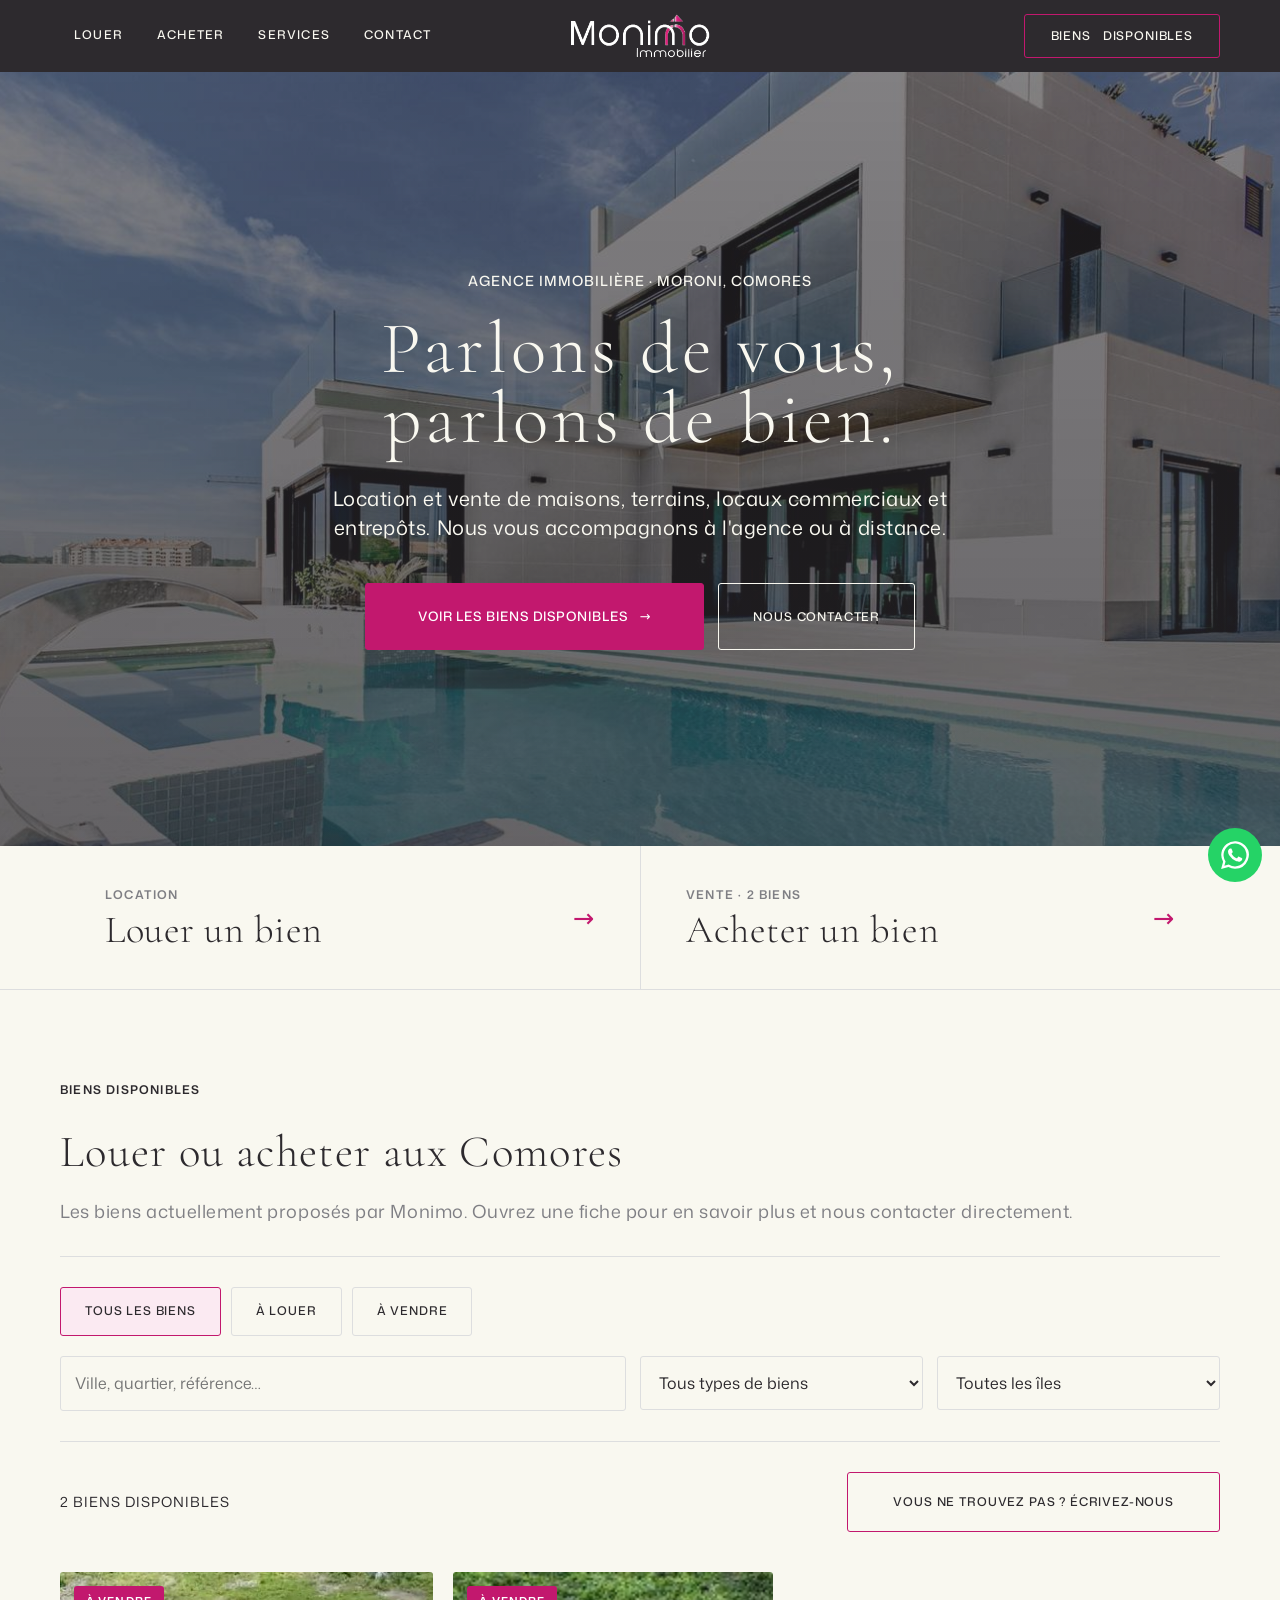
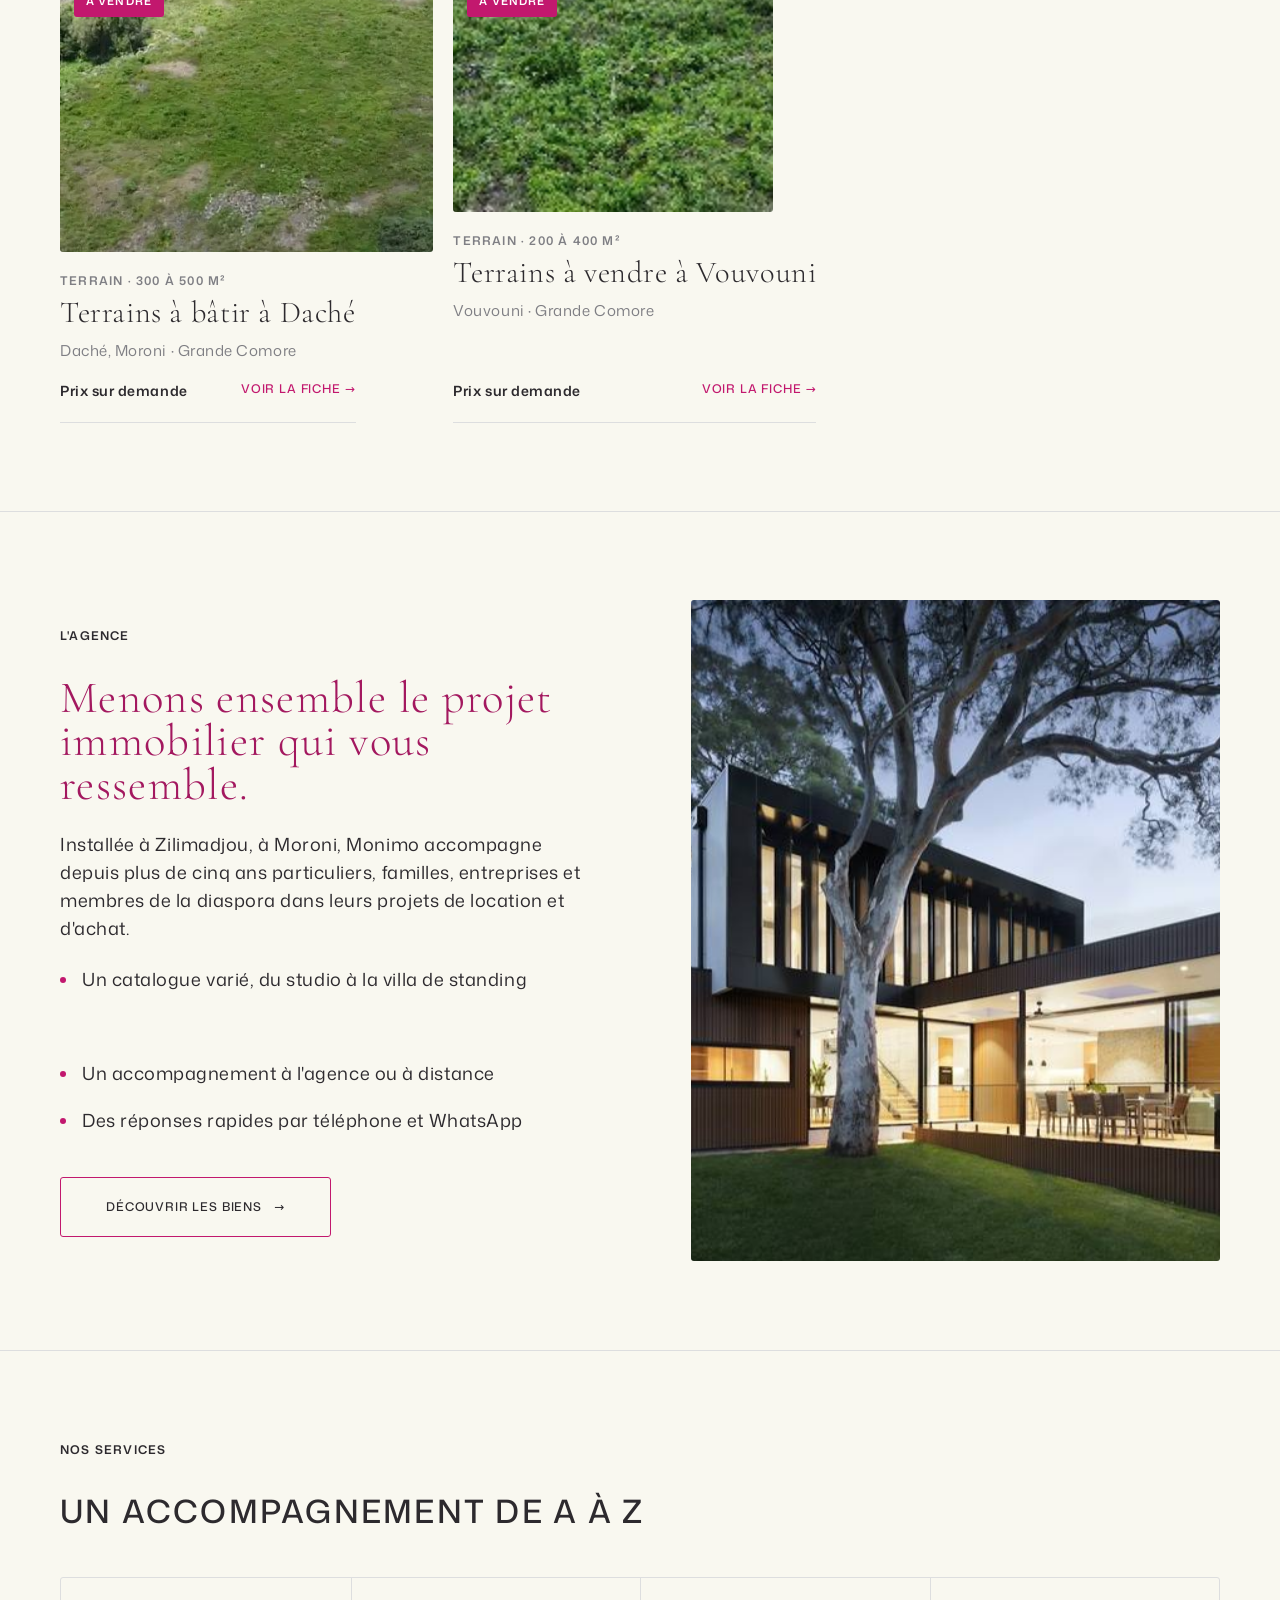
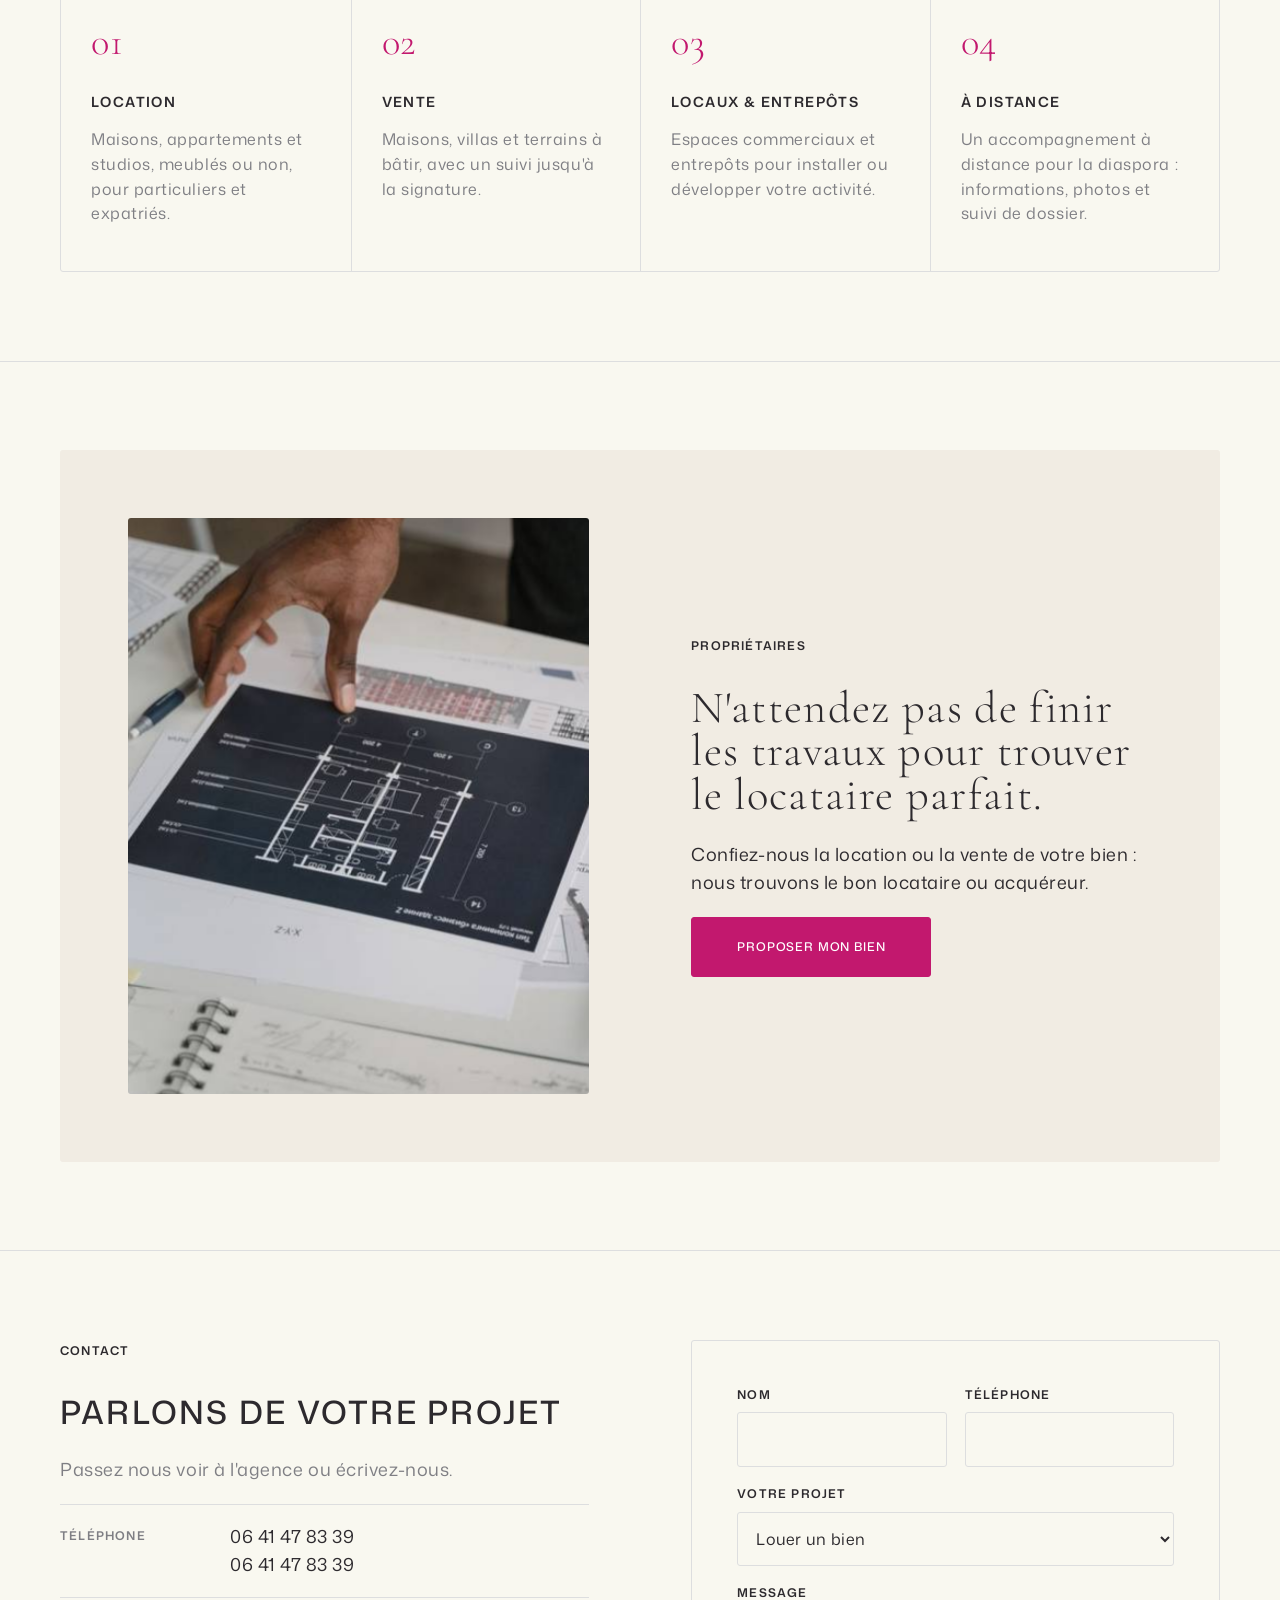
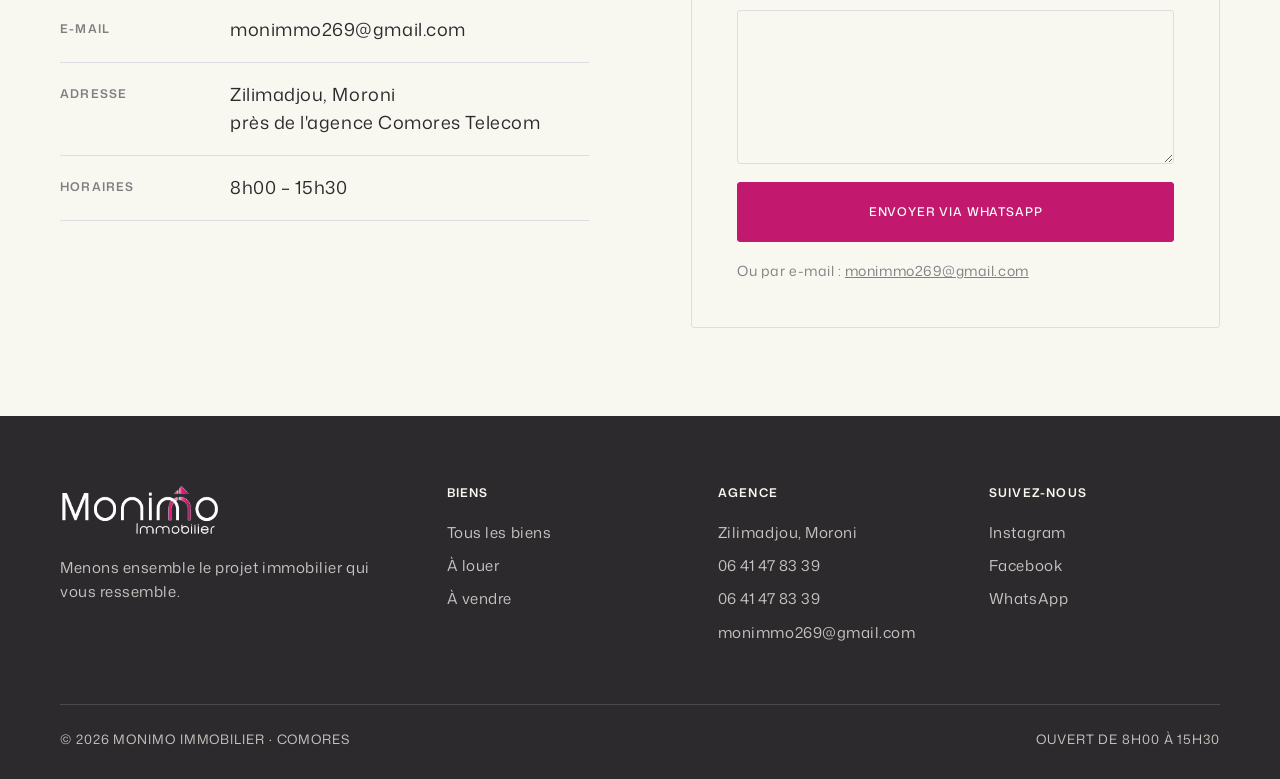
==== commit 41e7b226: "Coordonnées : adresse anonymisée et numéro de Kevin Co-Authored-By: Claude Opus 5.5 <noreply@anthrop" ====
--- a/docs/index.html
+++ b/docs/index.html
@@ -483,7 +483,7 @@
 
     <div class="results">
           <span id="biens-count"></span>
-          <a class="btn" target="_blank" rel="noopener" href="https://wa.me/2693295761?text=Bonjour%20Monimo%2C%20je%20cherche%20un%20bien%20%3A%20">Vous ne trouvez pas ? Écrivez-nous</a>
+          <a class="btn" target="_blank" rel="noopener" href="https://wa.me/33641478339?text=Bonjour%20Monimo%2C%20je%20cherche%20un%20bien%20%3A%20">Vous ne trouvez pas ? Écrivez-nous</a>
         </div>
 
         <div class="listings" id="biens-list"></div>
@@ -549,7 +549,7 @@
             <span class="eyebrow">Propriétaires</span>
             <h2 class="display-md">N'attendez pas de finir les travaux pour trouver le locataire parfait.</h2>
             <p>Confiez-nous la location ou la vente de votre bien : nous trouvons le bon locataire ou acquéreur.</p>
-            <a class="btn btn--solid" target="_blank" rel="noopener" href="https://wa.me/2693295761?text=Bonjour%20Monimo%2C%20je%20souhaite%20vous%20confier%20mon%20bien.">Proposer mon bien</a>
+            <a class="btn btn--solid" target="_blank" rel="noopener" href="https://wa.me/33641478339?text=Bonjour%20Monimo%2C%20je%20souhaite%20vous%20confier%20mon%20bien.">Proposer mon bien</a>
           </div>
           <div class="split__media">
             <img src="[data-uri]" alt="Plans d’architecte et photos de projet" loading="lazy">
@@ -566,7 +566,7 @@
           <h2 class="heading">Parlons de votre projet</h2>
           <p class="muted">Passez nous voir à l'agence ou écrivez-nous.</p>
           <dl class="contact-list">
-            <div><dt>Téléphone</dt><dd><a href="tel:+2693295761">+269 329 57 61</a><br><a href="tel:+2693513918">+269 351 39 18</a></dd></div>
+            <div><dt>Téléphone</dt><dd><a href="tel:+33641478339">06 41 47 83 39</a><br><a href="tel:+33641478339">06 41 47 83 39</a></dd></div>
             <div><dt>E-mail</dt><dd><a href="mailto:monimmo269@gmail.com">monimmo269@gmail.com</a></dd></div>
             <div><dt>Adresse</dt><dd>Zilimadjou, Moroni<br>près de l'agence Comores Telecom</dd></div>
             <div><dt>Horaires</dt><dd>8h00 – 15h30</dd></div>
@@ -613,8 +613,8 @@
           <h4>Agence</h4>
           <ul>
             <li>Zilimadjou, Moroni</li>
-            <li><a href="tel:+2693295761">+269 329 57 61</a></li>
-            <li><a href="tel:+2693513918">+269 351 39 18</a></li>
+            <li><a href="tel:+33641478339">06 41 47 83 39</a></li>
+            <li><a href="tel:+33641478339">06 41 47 83 39</a></li>
             <li><a href="mailto:monimmo269@gmail.com">monimmo269@gmail.com</a></li>
           </ul>
         </div>
@@ -623,7 +623,7 @@
           <ul>
             <li><a href="https://www.instagram.com/monimo_comores/" target="_blank" rel="noopener">Instagram</a></li>
             <li><a href="https://www.facebook.com/p/Monimo-Immobilier-100064006390768/" target="_blank" rel="noopener">Facebook</a></li>
-            <li><a href="https://wa.me/2693295761" target="_blank" rel="noopener">WhatsApp</a></li>
+            <li><a href="https://wa.me/33641478339" target="_blank" rel="noopener">WhatsApp</a></li>
           </ul>
         </div>
       </div>
@@ -634,7 +634,7 @@
     </div>
   </footer>
 
-  <a class="wa-float" href="https://wa.me/2693295761" target="_blank" rel="noopener" aria-label="Écrire à Monimo sur WhatsApp">
+  <a class="wa-float" href="https://wa.me/33641478339" target="_blank" rel="noopener" aria-label="Écrire à Monimo sur WhatsApp">
     <svg viewBox="0 0 24 24" fill="currentColor"><path d="M17.5 14.4c-.3-.1-1.8-.9-2-1s-.5-.1-.7.2-.8 1-.9 1.1-.3.2-.6.1a8.2 8.2 0 0 1-2.4-1.5 9 9 0 0 1-1.7-2.1c-.2-.3 0-.5.1-.6l.4-.5.3-.5v-.5l-.9-2.2c-.2-.6-.5-.5-.7-.5h-.6a1.1 1.1 0 0 0-.8.4 3.4 3.4 0 0 0-1 2.5 5.9 5.9 0 0 0 1.2 3.1 13.4 13.4 0 0 0 5.2 4.6c1.9.8 2.7.9 3.6.7a3.1 3.1 0 0 0 2-1.4 2.5 2.5 0 0 0 .2-1.4c-.1-.1-.3-.2-.6-.4ZM12 21.8a9.9 9.9 0 0 1-5-1.4l-.4-.2-3.7 1 1-3.6-.2-.4A9.8 9.8 0 1 1 12 21.8Zm8.4-18.2A11.8 11.8 0 0 0 1.8 17.8L.1 24l6.3-1.7a11.8 11.8 0 0 0 5.6 1.4A11.8 11.8 0 0 0 20.4 3.6Z"/></svg>
   </a>
 
@@ -704,7 +704,7 @@
   "use strict";
 
   // Coordonnées de l'agence
-  var WHATSAPP = "2693295761";
+  var WHATSAPP = "33641478339";
 
   var biens = window.MONIMO_BIENS || [];
   var fmt = new Intl.NumberFormat("fr-FR");
